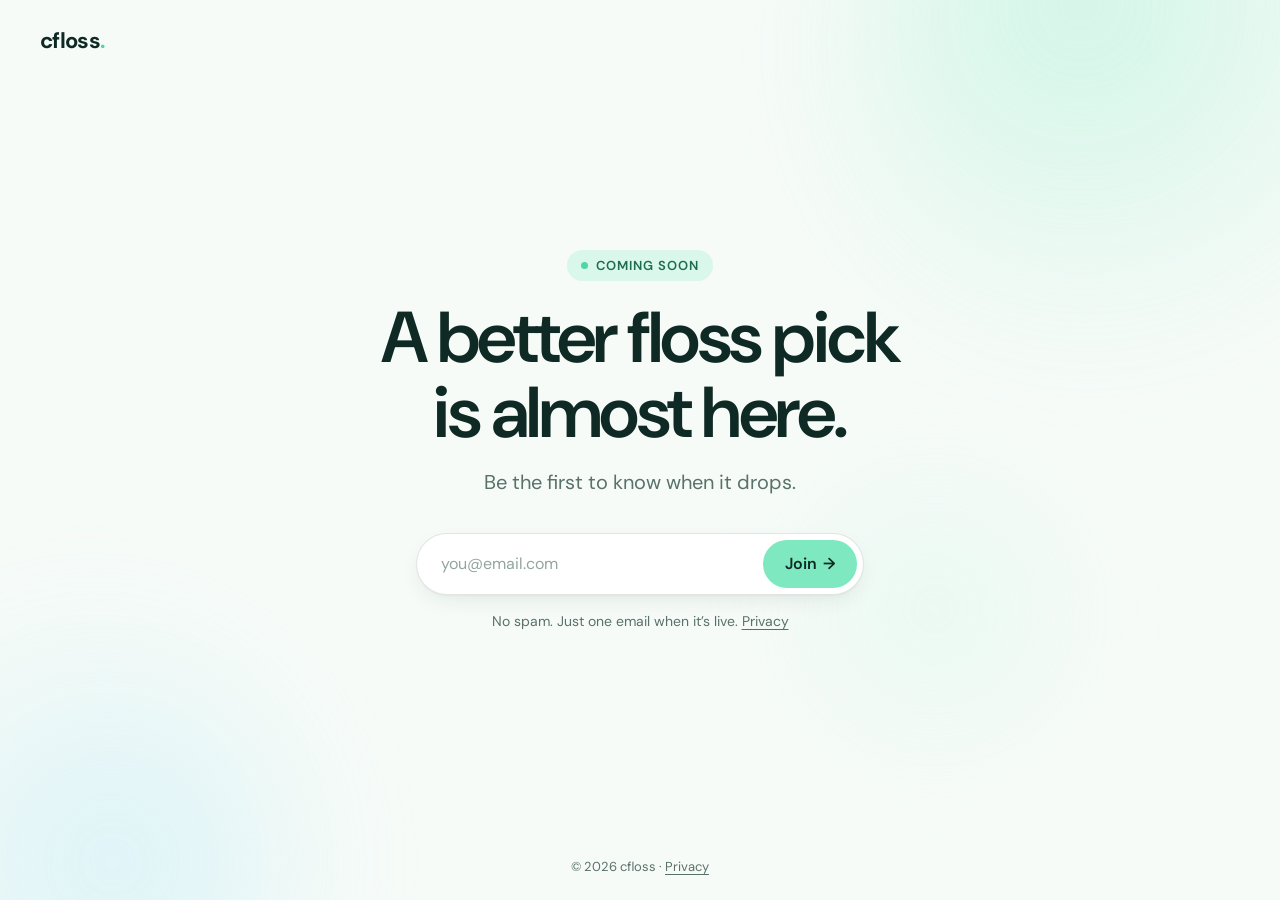
==== index.html @ ad528936 "Add cfloss.com waitlist page and privacy policy Single static page (HTML/CSS/JS, no build) with an e" ====
<!doctype html>
<html lang="en">
<head>
  <meta charset="utf-8">
  <meta name="viewport" content="width=device-width, initial-scale=1">
  <title>cfloss: a better floss pick is almost here</title>
  <meta name="description" content="A better floss pick is almost here. Join the waitlist to be the first to know when it drops.">
  <meta name="theme-color" content="#f6fbf8">
  <link rel="canonical" href="https://cfloss.com/">
  <link rel="icon" href="/favicon.svg" type="image/svg+xml">

  <meta property="og:type" content="website">
  <meta property="og:url" content="https://cfloss.com/">
  <meta property="og:title" content="cfloss: a better floss pick is almost here">
  <meta property="og:description" content="Be the first to know when it drops.">
  <meta name="twitter:card" content="summary">

  <link rel="preconnect" href="https://fonts.googleapis.com">
  <link rel="preconnect" href="https://fonts.gstatic.com" crossorigin>
  <link rel="stylesheet" href="https://fonts.googleapis.com/css2?family=DM+Sans:opsz,wght@9..40,400;9..40,500;9..40,600;9..40,700&display=swap">
  <link rel="stylesheet" href="/styles.css">
  <script src="/script.js" defer></script>
</head>
<body>
  <div class="backdrop" aria-hidden="true">
    <span class="blob blob-1"></span>
    <span class="blob blob-2"></span>
    <span class="blob blob-3"></span>
  </div>

  <header class="site-header">
    <a class="wordmark" href="/">cfloss<span class="dot">.</span></a>
  </header>

  <main class="hero">
    <p class="eyebrow">Coming soon</p>
    <h1>A better floss pick is almost&nbsp;here.</h1>
    <p class="lede">Be the first to know when it drops.</p>

    <!-- Posts straight to the Google Form. script.js submits it in the background;
         without JS it still works and opens Google's confirmation in a new tab. -->
    <form class="signup" id="signup"
          action="https://docs.google.com/forms/d/e/1FAIpQLScYllanWckgM9KM1eDlfgDfEXJFy0kvAJVUbbHLtrICu1BFJQ/formResponse"
          method="POST" target="_blank">
      <label class="visually-hidden" for="email">Email address</label>
      <input id="email" name="entry.353446030" type="email" required
             autocomplete="email" inputmode="email" spellcheck="false"
             placeholder="you@email.com">
      <button type="submit">
        <span class="label">Join</span>
        <span class="arrow" aria-hidden="true">→</span>
      </button>
    </form>

    <div class="status" id="status" role="status" aria-live="polite"></div>

    <p class="fine-print" id="fine-print">No spam. Just one email when it’s live. <a href="/privacy/">Privacy</a></p>
  </main>

  <footer class="site-footer">
    <p>© 2026 cfloss · <a href="/privacy/">Privacy</a></p>
  </footer>
</body>
</html>
---- styles.css ----
:root {
  --bg: #f6fbf8;
  --ink: #0f2a24;
  --muted: #5a716b;
  --mint: #7ee8c0;
  --mint-deep: #4fd6a5;
  --mint-ink: #1d6b52;
  --mint-wash: rgba(126, 232, 192, 0.24);
  --line: rgba(15, 42, 36, 0.12);
  --error: #b42318;
  --radius-pill: 999px;
  --font: "DM Sans", ui-sans-serif, system-ui, -apple-system, "Segoe UI", sans-serif;
}

*,
*::before,
*::after {
  box-sizing: border-box;
}

html {
  -webkit-text-size-adjust: 100%;
}

body {
  margin: 0;
  min-height: 100vh;
  min-height: 100dvh;
  display: grid;
  grid-template-rows: auto 1fr auto;
  background: var(--bg);
  color: var(--ink);
  font-family: var(--font);
  font-optical-sizing: auto;
  line-height: 1.5;
  -webkit-font-smoothing: antialiased;
  overflow-x: hidden;
}

::selection {
  background: var(--mint);
  color: var(--ink);
}

.visually-hidden {
  position: absolute;
  width: 1px;
  height: 1px;
  padding: 0;
  margin: -1px;
  overflow: hidden;
  clip: rect(0 0 0 0);
  white-space: nowrap;
  border: 0;
}

/* Soft background shapes */
.backdrop {
  position: fixed;
  inset: 0;
  z-index: -1;
  overflow: hidden;
  pointer-events: none;
}

.blob {
  position: absolute;
  border-radius: 50%;
  filter: blur(60px);
  opacity: 0.7;
  animation: drift 22s ease-in-out infinite alternate;
}

.blob-1 {
  width: 46vmax;
  height: 46vmax;
  top: -18vmax;
  right: -12vmax;
  background: radial-gradient(circle at 40% 40%, #bff3de, transparent 70%);
}

.blob-2 {
  width: 38vmax;
  height: 38vmax;
  bottom: -16vmax;
  left: -14vmax;
  background: radial-gradient(circle at 60% 50%, #cdeff7, transparent 70%);
  animation-duration: 28s;
  animation-delay: -6s;
}

.blob-3 {
  width: 22vmax;
  height: 22vmax;
  top: 52%;
  left: 62%;
  background: radial-gradient(circle, #d9f7ea, transparent 70%);
  animation-duration: 18s;
  animation-delay: -10s;
}

@keyframes drift {
  from { transform: translate3d(0, 0, 0) scale(1); }
  to { transform: translate3d(-3vmax, 2vmax, 0) scale(1.06); }
}

/* Header */
.site-header {
  padding: 1.5rem clamp(1.25rem, 4vw, 2.5rem);
}

.wordmark {
  font-size: 1.375rem;
  font-weight: 700;
  letter-spacing: -0.03em;
  color: var(--ink);
  text-decoration: none;
}

.wordmark .dot {
  color: var(--mint-deep);
}

/* Hero */
.hero {
  align-self: center;
  width: 100%;
  max-width: 42rem;
  margin: 0 auto;
  padding: 2rem clamp(1.25rem, 5vw, 2rem) 4rem;
  text-align: center;
}

.eyebrow {
  display: inline-flex;
  align-items: center;
  gap: 0.5rem;
  margin: 0;
  padding: 0.375rem 0.875rem;
  border-radius: var(--radius-pill);
  background: var(--mint-wash);
  color: var(--mint-ink);
  font-size: 0.8125rem;
  font-weight: 600;
  letter-spacing: 0.08em;
  text-transform: uppercase;
}

.eyebrow::before {
  content: "";
  width: 0.4375rem;
  height: 0.4375rem;
  border-radius: 50%;
  background: var(--mint-deep);
  animation: pulse 2.4s ease-in-out infinite;
}

@keyframes pulse {
  0%, 100% { box-shadow: 0 0 0 0 rgba(79, 214, 165, 0.55); }
  50% { box-shadow: 0 0 0 0.375rem rgba(79, 214, 165, 0); }
}

h1 {
  margin: 1.25rem 0 1rem;
  font-size: clamp(2.5rem, 7.5vw, 4.5rem);
  font-weight: 600;
  line-height: 1.04;
  letter-spacing: -0.035em;
  text-wrap: balance;
}

.lede {
  margin: 0 0 2.25rem;
  font-size: clamp(1.0625rem, 2.4vw, 1.25rem);
  color: var(--muted);
}

/* Sign-up */
.signup {
  display: flex;
  gap: 0.375rem;
  max-width: 28rem;
  margin: 0 auto;
  padding: 0.375rem;
  border: 1px solid var(--line);
  border-radius: var(--radius-pill);
  background: #fff;
  box-shadow:
    0 1px 2px rgba(15, 42, 36, 0.04),
    0 8px 24px -8px rgba(15, 42, 36, 0.12);
  transition: border-color 0.2s, box-shadow 0.2s;
}

.signup:focus-within {
  border-color: var(--mint-deep);
  box-shadow:
    0 0 0 4px var(--mint-wash),
    0 8px 24px -8px rgba(15, 42, 36, 0.12);
}

.signup input {
  flex: 1;
  min-width: 0;
  padding: 0.75rem 1.125rem;
  border: 0;
  background: transparent;
  color: var(--ink);
  font: inherit;
  font-size: 1rem;
}

.signup input::placeholder {
  color: #93a59f;
}

.signup input:focus {
  outline: none;
}

.signup button {
  display: inline-flex;
  align-items: center;
  justify-content: center;
  gap: 0.375rem;
  padding: 0 1.375rem;
  min-height: 3rem;
  border: 0;
  border-radius: var(--radius-pill);
  background: var(--mint);
  color: var(--ink);
  font: inherit;
  font-weight: 600;
  cursor: pointer;
  transition: background-color 0.2s, transform 0.15s;
}

.signup button:hover {
  background: var(--mint-deep);
}

.signup button:active {
  transform: scale(0.97);
}

.signup button:focus-visible {
  outline: 2px solid var(--ink);
  outline-offset: 2px;
}

.signup button .arrow {
  transition: transform 0.2s;
}

.signup button:hover .arrow {
  transform: translateX(3px);
}

.signup button:disabled {
  opacity: 0.7;
  cursor: progress;
}

.fine-print {
  margin: 1rem 0 0;
  font-size: 0.875rem;
  color: var(--muted);
}

.fine-print a,
.site-footer a {
  color: inherit;
  text-underline-offset: 0.2em;
}

.fine-print a:hover,
.site-footer a:hover {
  color: var(--ink);
}

/* Status: success / error */
.status:empty {
  display: none;
}

.status {
  max-width: 28rem;
  margin: 0 auto;
}

.status.is-error {
  margin-top: 0.875rem;
  font-size: 0.9375rem;
  color: var(--error);
}

.status.is-error a {
  color: inherit;
}

.status.is-success {
  display: flex;
  align-items: center;
  gap: 0.875rem;
  padding: 1rem 1.25rem;
  border: 1px solid var(--line);
  border-radius: 1.25rem;
  background: #fff;
  text-align: left;
  box-shadow: 0 8px 24px -8px rgba(15, 42, 36, 0.12);
  animation: rise 0.4s ease-out both;
}

.status .check {
  flex: none;
  display: grid;
  place-items: center;
  width: 2.5rem;
  height: 2.5rem;
  border-radius: 50%;
  background: var(--mint);
  font-weight: 700;
}

.status strong {
  display: block;
  font-weight: 600;
}

.status span {
  color: var(--muted);
  font-size: 0.9375rem;
}

/* Text pages (privacy) */
.doc {
  width: 100%;
  max-width: 40rem;
  margin: 0 auto;
  padding: 2rem clamp(1.25rem, 5vw, 2rem) 4rem;
}

.doc h1 {
  margin: 0 0 0.5rem;
  font-size: clamp(2.25rem, 6vw, 3rem);
}

.doc .updated {
  margin: 0 0 2rem;
  color: var(--muted);
  font-size: 0.9375rem;
}

.doc h2 {
  margin: 2.25rem 0 0.5rem;
  font-size: 1.25rem;
  font-weight: 600;
  letter-spacing: -0.015em;
}

.doc p,
.doc li {
  margin: 0 0 0.75rem;
  color: #2c4540;
}

.doc ul {
  margin: 0 0 0.75rem;
  padding-left: 1.25rem;
}

.doc a {
  color: var(--mint-ink);
  text-underline-offset: 0.2em;
}

.doc .back {
  margin-top: 3rem;
}

/* Footer */
.site-footer {
  padding: 1.5rem;
  text-align: center;
  font-size: 0.8125rem;
  color: var(--muted);
}

.site-footer p {
  margin: 0;
}

/* Entrance */
.hero > * {
  animation: rise 0.6s ease-out both;
}

.hero > :nth-child(2) { animation-delay: 0.08s; }
.hero > :nth-child(3) { animation-delay: 0.16s; }
.hero > :nth-child(n + 4) { animation-delay: 0.24s; }

@keyframes rise {
  from { opacity: 0; transform: translateY(8px); }
  to { opacity: 1; transform: none; }
}

/* Small phones: stack the field and button */
@media (max-width: 360px) {
  .signup {
    flex-direction: column;
    border-radius: 1.25rem;
  }

  .signup button {
    border-radius: 0.875rem;
  }
}

@media (prefers-reduced-motion: reduce) {
  *,
  *::before,
  *::after {
    animation: none !important;
    transition: none !important;
  }
}
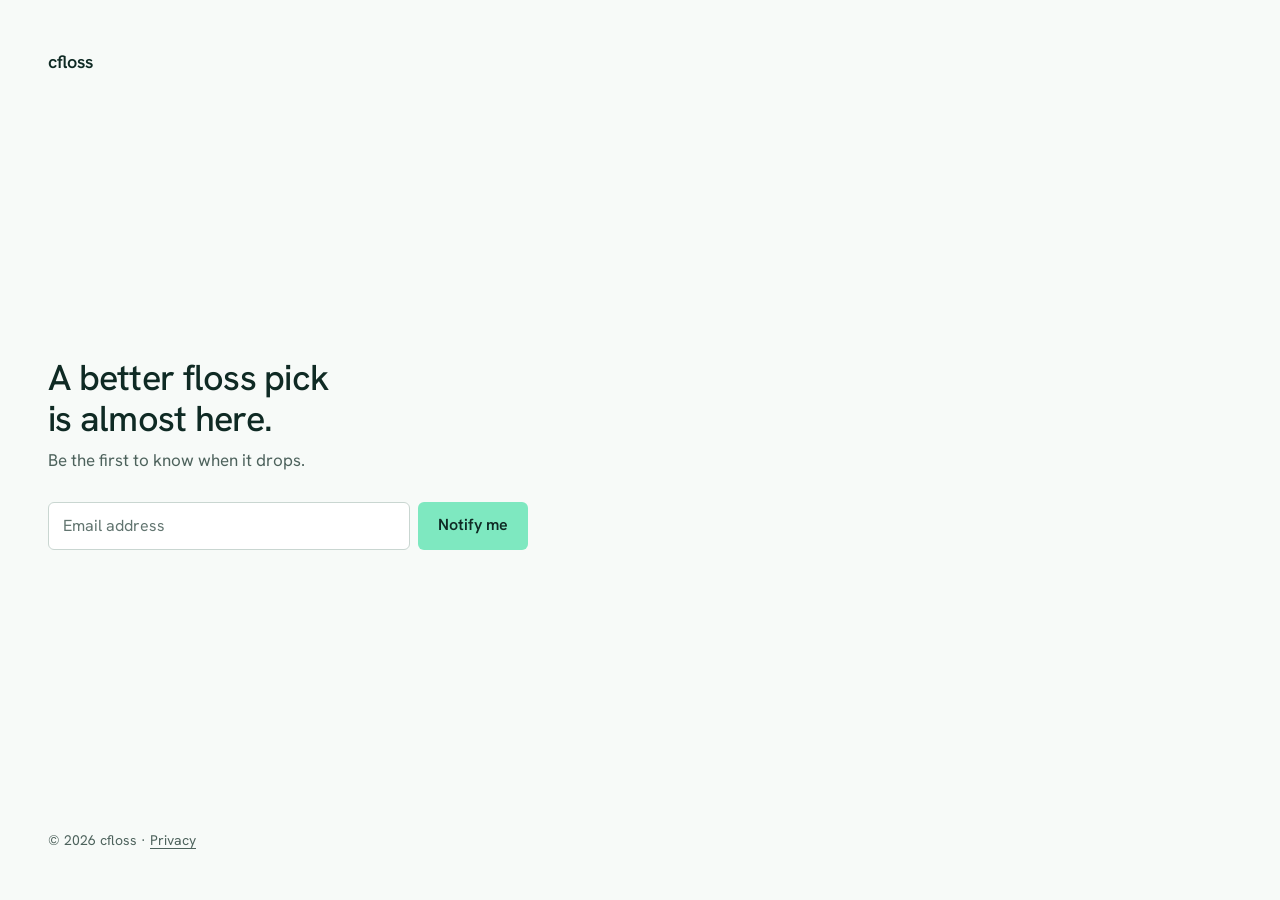
==== commit f72d94a9: "Simplify the waitlist page Strip the template look: no badge, background blobs, animations, shadows " ====
--- a/index.html
+++ b/index.html
@@ -4,8 +4,8 @@
   <meta charset="utf-8">
   <meta name="viewport" content="width=device-width, initial-scale=1">
   <title>cfloss: a better floss pick is almost here</title>
-  <meta name="description" content="A better floss pick is almost here. Join the waitlist to be the first to know when it drops.">
-  <meta name="theme-color" content="#f6fbf8">
+  <meta name="description" content="A better floss pick is almost here. Leave your email to hear when it drops.">
+  <meta name="theme-color" content="#f7faf8">
   <link rel="canonical" href="https://cfloss.com/">
   <link rel="icon" href="/favicon.svg" type="image/svg+xml">
 
@@ -15,26 +15,17 @@
   <meta property="og:description" content="Be the first to know when it drops.">
   <meta name="twitter:card" content="summary">
 
-  <link rel="preconnect" href="https://fonts.googleapis.com">
-  <link rel="preconnect" href="https://fonts.gstatic.com" crossorigin>
-  <link rel="stylesheet" href="https://fonts.googleapis.com/css2?family=DM+Sans:opsz,wght@9..40,400;9..40,500;9..40,600;9..40,700&display=swap">
+  <link rel="preload" href="/fonts/hanken-grotesk-latin.woff2" as="font" type="font/woff2" crossorigin>
   <link rel="stylesheet" href="/styles.css">
   <script src="/script.js" defer></script>
 </head>
 <body>
-  <div class="backdrop" aria-hidden="true">
-    <span class="blob blob-1"></span>
-    <span class="blob blob-2"></span>
-    <span class="blob blob-3"></span>
-  </div>
-
-  <header class="site-header">
-    <a class="wordmark" href="/">cfloss<span class="dot">.</span></a>
+  <header>
+    <a class="wordmark" href="/">cfloss</a>
   </header>
 
-  <main class="hero">
-    <p class="eyebrow">Coming soon</p>
-    <h1>A better floss pick is almost&nbsp;here.</h1>
+  <main class="waitlist">
+    <h1>A better floss pick is almost here.</h1>
     <p class="lede">Be the first to know when it drops.</p>
 
     <!-- Posts straight to the Google Form. script.js submits it in the background;
@@ -45,19 +36,14 @@
       <label class="visually-hidden" for="email">Email address</label>
       <input id="email" name="entry.353446030" type="email" required
              autocomplete="email" inputmode="email" spellcheck="false"
-             placeholder="you@email.com">
-      <button type="submit">
-        <span class="label">Join</span>
-        <span class="arrow" aria-hidden="true">→</span>
-      </button>
+             placeholder="Email address">
+      <button type="submit">Notify me</button>
     </form>
 
-    <div class="status" id="status" role="status" aria-live="polite"></div>
-
-    <p class="fine-print" id="fine-print">No spam. Just one email when it’s live. <a href="/privacy/">Privacy</a></p>
+    <p class="status" id="status" role="status" aria-live="polite"></p>
   </main>
 
-  <footer class="site-footer">
+  <footer>
     <p>© 2026 cfloss · <a href="/privacy/">Privacy</a></p>
   </footer>
 </body>
--- a/styles.css
+++ b/styles.css
@@ -1,15 +1,20 @@
+@font-face {
+  font-family: "Hanken Grotesk";
+  src: url("/fonts/hanken-grotesk-latin.woff2") format("woff2");
+  font-weight: 100 900;
+  font-style: normal;
+  font-display: swap;
+}
+
 :root {
-  --bg: #f6fbf8;
+  --bg: #f7faf8;
   --ink: #0f2a24;
-  --muted: #5a716b;
+  --muted: #4d625c;
+  --line: #c9d6d1;
   --mint: #7ee8c0;
-  --mint-deep: #4fd6a5;
-  --mint-ink: #1d6b52;
-  --mint-wash: rgba(126, 232, 192, 0.24);
-  --line: rgba(15, 42, 36, 0.12);
+  --mint-hover: #5fdcaa;
   --error: #b42318;
-  --radius-pill: 999px;
-  --font: "DM Sans", ui-sans-serif, system-ui, -apple-system, "Segoe UI", sans-serif;
+  --font: "Hanken Grotesk", ui-sans-serif, system-ui, sans-serif;
 }
 
 *,
@@ -26,20 +31,36 @@
   margin: 0;
   min-height: 100vh;
   min-height: 100dvh;
-  display: grid;
-  grid-template-rows: auto 1fr auto;
+  display: flex;
+  flex-direction: column;
+  padding: clamp(1.5rem, 5vw, 3rem);
   background: var(--bg);
   color: var(--ink);
   font-family: var(--font);
-  font-optical-sizing: auto;
-  line-height: 1.5;
+  font-size: 1.0625rem;
+  line-height: 1.55;
+  caret-color: var(--ink);
   -webkit-font-smoothing: antialiased;
-  overflow-x: hidden;
 }
 
 ::selection {
   background: var(--mint);
   color: var(--ink);
+}
+
+a {
+  color: inherit;
+  text-underline-offset: 0.2em;
+  text-decoration-thickness: 1px;
+}
+
+a:hover {
+  text-decoration-thickness: 2px;
+}
+
+:focus-visible {
+  outline: 2px solid var(--ink);
+  outline-offset: 3px;
 }
 
 .visually-hidden {
@@ -54,294 +75,121 @@
   border: 0;
 }
 
-/* Soft background shapes */
-.backdrop {
-  position: fixed;
-  inset: 0;
-  z-index: -1;
-  overflow: hidden;
-  pointer-events: none;
-}
-
-.blob {
-  position: absolute;
-  border-radius: 50%;
-  filter: blur(60px);
-  opacity: 0.7;
-  animation: drift 22s ease-in-out infinite alternate;
-}
-
-.blob-1 {
-  width: 46vmax;
-  height: 46vmax;
-  top: -18vmax;
-  right: -12vmax;
-  background: radial-gradient(circle at 40% 40%, #bff3de, transparent 70%);
-}
-
-.blob-2 {
-  width: 38vmax;
-  height: 38vmax;
-  bottom: -16vmax;
-  left: -14vmax;
-  background: radial-gradient(circle at 60% 50%, #cdeff7, transparent 70%);
-  animation-duration: 28s;
-  animation-delay: -6s;
-}
-
-.blob-3 {
-  width: 22vmax;
-  height: 22vmax;
-  top: 52%;
-  left: 62%;
-  background: radial-gradient(circle, #d9f7ea, transparent 70%);
-  animation-duration: 18s;
-  animation-delay: -10s;
-}
-
-@keyframes drift {
-  from { transform: translate3d(0, 0, 0) scale(1); }
-  to { transform: translate3d(-3vmax, 2vmax, 0) scale(1.06); }
-}
-
-/* Header */
-.site-header {
-  padding: 1.5rem clamp(1.25rem, 4vw, 2.5rem);
-}
-
 .wordmark {
-  font-size: 1.375rem;
-  font-weight: 700;
-  letter-spacing: -0.03em;
-  color: var(--ink);
+  font-weight: 600;
+  font-size: 1.125rem;
   text-decoration: none;
 }
 
-.wordmark .dot {
-  color: var(--mint-deep);
-}
-
-/* Hero */
-.hero {
-  align-self: center;
+/* Waitlist */
+.waitlist {
+  flex: 1;
+  display: flex;
+  flex-direction: column;
+  justify-content: center;
   width: 100%;
-  max-width: 42rem;
-  margin: 0 auto;
-  padding: 2rem clamp(1.25rem, 5vw, 2rem) 4rem;
-  text-align: center;
-}
-
-.eyebrow {
-  display: inline-flex;
-  align-items: center;
-  gap: 0.5rem;
-  margin: 0;
-  padding: 0.375rem 0.875rem;
-  border-radius: var(--radius-pill);
-  background: var(--mint-wash);
-  color: var(--mint-ink);
-  font-size: 0.8125rem;
-  font-weight: 600;
-  letter-spacing: 0.08em;
-  text-transform: uppercase;
-}
-
-.eyebrow::before {
-  content: "";
-  width: 0.4375rem;
-  height: 0.4375rem;
-  border-radius: 50%;
-  background: var(--mint-deep);
-  animation: pulse 2.4s ease-in-out infinite;
-}
-
-@keyframes pulse {
-  0%, 100% { box-shadow: 0 0 0 0 rgba(79, 214, 165, 0.55); }
-  50% { box-shadow: 0 0 0 0.375rem rgba(79, 214, 165, 0); }
+  max-width: 30rem;
+  padding: 4rem 0;
 }
 
 h1 {
-  margin: 1.25rem 0 1rem;
-  font-size: clamp(2.5rem, 7.5vw, 4.5rem);
-  font-weight: 600;
-  line-height: 1.04;
-  letter-spacing: -0.035em;
+  margin: 0 0 0.5rem;
+  font-size: clamp(1.75rem, 4.5vw, 2.25rem);
+  font-weight: 500;
+  line-height: 1.15;
+  letter-spacing: -0.02em;
   text-wrap: balance;
 }
 
 .lede {
-  margin: 0 0 2.25rem;
-  font-size: clamp(1.0625rem, 2.4vw, 1.25rem);
+  margin: 0 0 1.75rem;
   color: var(--muted);
 }
 
-/* Sign-up */
 .signup {
   display: flex;
-  gap: 0.375rem;
-  max-width: 28rem;
-  margin: 0 auto;
-  padding: 0.375rem;
+  flex-wrap: wrap;
+  gap: 0.5rem;
+}
+
+.signup input {
+  flex: 1 1 14rem;
+  min-width: 0;
+  height: 3rem;
+  padding: 0 0.875rem;
   border: 1px solid var(--line);
-  border-radius: var(--radius-pill);
+  border-radius: 6px;
   background: #fff;
-  box-shadow:
-    0 1px 2px rgba(15, 42, 36, 0.04),
-    0 8px 24px -8px rgba(15, 42, 36, 0.12);
-  transition: border-color 0.2s, box-shadow 0.2s;
-}
-
-.signup:focus-within {
-  border-color: var(--mint-deep);
-  box-shadow:
-    0 0 0 4px var(--mint-wash),
-    0 8px 24px -8px rgba(15, 42, 36, 0.12);
-}
-
-.signup input {
-  flex: 1;
-  min-width: 0;
-  padding: 0.75rem 1.125rem;
-  border: 0;
-  background: transparent;
   color: var(--ink);
   font: inherit;
   font-size: 1rem;
 }
 
 .signup input::placeholder {
-  color: #93a59f;
+  color: #627570;
+}
+
+.signup input:hover {
+  border-color: #a9bbb5;
 }
 
 .signup input:focus {
   outline: none;
+  border-color: var(--ink);
+  box-shadow: inset 0 0 0 1px var(--ink);
 }
 
 .signup button {
-  display: inline-flex;
-  align-items: center;
-  justify-content: center;
-  gap: 0.375rem;
-  padding: 0 1.375rem;
-  min-height: 3rem;
+  flex: none;
+  height: 3rem;
+  padding: 0 1.25rem;
   border: 0;
-  border-radius: var(--radius-pill);
+  border-radius: 6px;
   background: var(--mint);
   color: var(--ink);
   font: inherit;
+  font-size: 1rem;
   font-weight: 600;
   cursor: pointer;
-  transition: background-color 0.2s, transform 0.15s;
+  transition: background-color 0.15s;
 }
 
 .signup button:hover {
-  background: var(--mint-deep);
-}
-
-.signup button:active {
-  transform: scale(0.97);
-}
-
-.signup button:focus-visible {
-  outline: 2px solid var(--ink);
-  outline-offset: 2px;
-}
-
-.signup button .arrow {
-  transition: transform 0.2s;
-}
-
-.signup button:hover .arrow {
-  transform: translateX(3px);
+  background: var(--mint-hover);
 }
 
 .signup button:disabled {
-  opacity: 0.7;
+  opacity: 0.6;
   cursor: progress;
 }
 
-.fine-print {
-  margin: 1rem 0 0;
-  font-size: 0.875rem;
-  color: var(--muted);
-}
-
-.fine-print a,
-.site-footer a {
-  color: inherit;
-  text-underline-offset: 0.2em;
-}
-
-.fine-print a:hover,
-.site-footer a:hover {
-  color: var(--ink);
-}
-
-/* Status: success / error */
+.status {
+  margin: 0;
+}
+
 .status:empty {
   display: none;
 }
 
-.status {
-  max-width: 28rem;
-  margin: 0 auto;
+.status.is-success {
+  font-weight: 500;
 }
 
 .status.is-error {
-  margin-top: 0.875rem;
+  margin-top: 0.75rem;
+  color: var(--error);
   font-size: 0.9375rem;
-  color: var(--error);
-}
-
-.status.is-error a {
-  color: inherit;
-}
-
-.status.is-success {
-  display: flex;
-  align-items: center;
-  gap: 0.875rem;
-  padding: 1rem 1.25rem;
-  border: 1px solid var(--line);
-  border-radius: 1.25rem;
-  background: #fff;
-  text-align: left;
-  box-shadow: 0 8px 24px -8px rgba(15, 42, 36, 0.12);
-  animation: rise 0.4s ease-out both;
-}
-
-.status .check {
-  flex: none;
-  display: grid;
-  place-items: center;
-  width: 2.5rem;
-  height: 2.5rem;
-  border-radius: 50%;
-  background: var(--mint);
-  font-weight: 700;
-}
-
-.status strong {
-  display: block;
-  font-weight: 600;
-}
-
-.status span {
-  color: var(--muted);
-  font-size: 0.9375rem;
-}
-
-/* Text pages (privacy) */
+}
+
+/* Privacy */
 .doc {
   width: 100%;
-  max-width: 40rem;
-  margin: 0 auto;
-  padding: 2rem clamp(1.25rem, 5vw, 2rem) 4rem;
+  max-width: 38rem;
+  padding: 3rem 0 4rem;
 }
 
 .doc h1 {
-  margin: 0 0 0.5rem;
-  font-size: clamp(2.25rem, 6vw, 3rem);
+  margin-bottom: 0.25rem;
 }
 
 .doc .updated {
@@ -351,16 +199,14 @@
 }
 
 .doc h2 {
-  margin: 2.25rem 0 0.5rem;
-  font-size: 1.25rem;
+  margin: 2rem 0 0.375rem;
+  font-size: 1.0625rem;
   font-weight: 600;
-  letter-spacing: -0.015em;
 }
 
 .doc p,
 .doc li {
   margin: 0 0 0.75rem;
-  color: #2c4540;
 }
 
 .doc ul {
@@ -368,58 +214,11 @@
   padding-left: 1.25rem;
 }
 
-.doc a {
-  color: var(--mint-ink);
-  text-underline-offset: 0.2em;
-}
-
-.doc .back {
-  margin-top: 3rem;
-}
-
-/* Footer */
-.site-footer {
-  padding: 1.5rem;
-  text-align: center;
-  font-size: 0.8125rem;
+footer {
+  font-size: 0.875rem;
   color: var(--muted);
 }
 
-.site-footer p {
+footer p {
   margin: 0;
 }
-
-/* Entrance */
-.hero > * {
-  animation: rise 0.6s ease-out both;
-}
-
-.hero > :nth-child(2) { animation-delay: 0.08s; }
-.hero > :nth-child(3) { animation-delay: 0.16s; }
-.hero > :nth-child(n + 4) { animation-delay: 0.24s; }
-
-@keyframes rise {
-  from { opacity: 0; transform: translateY(8px); }
-  to { opacity: 1; transform: none; }
-}
-
-/* Small phones: stack the field and button */
-@media (max-width: 360px) {
-  .signup {
-    flex-direction: column;
-    border-radius: 1.25rem;
-  }
-
-  .signup button {
-    border-radius: 0.875rem;
-  }
-}
-
-@media (prefers-reduced-motion: reduce) {
-  *,
-  *::before,
-  *::after {
-    animation: none !important;
-    transition: none !important;
-  }
-}
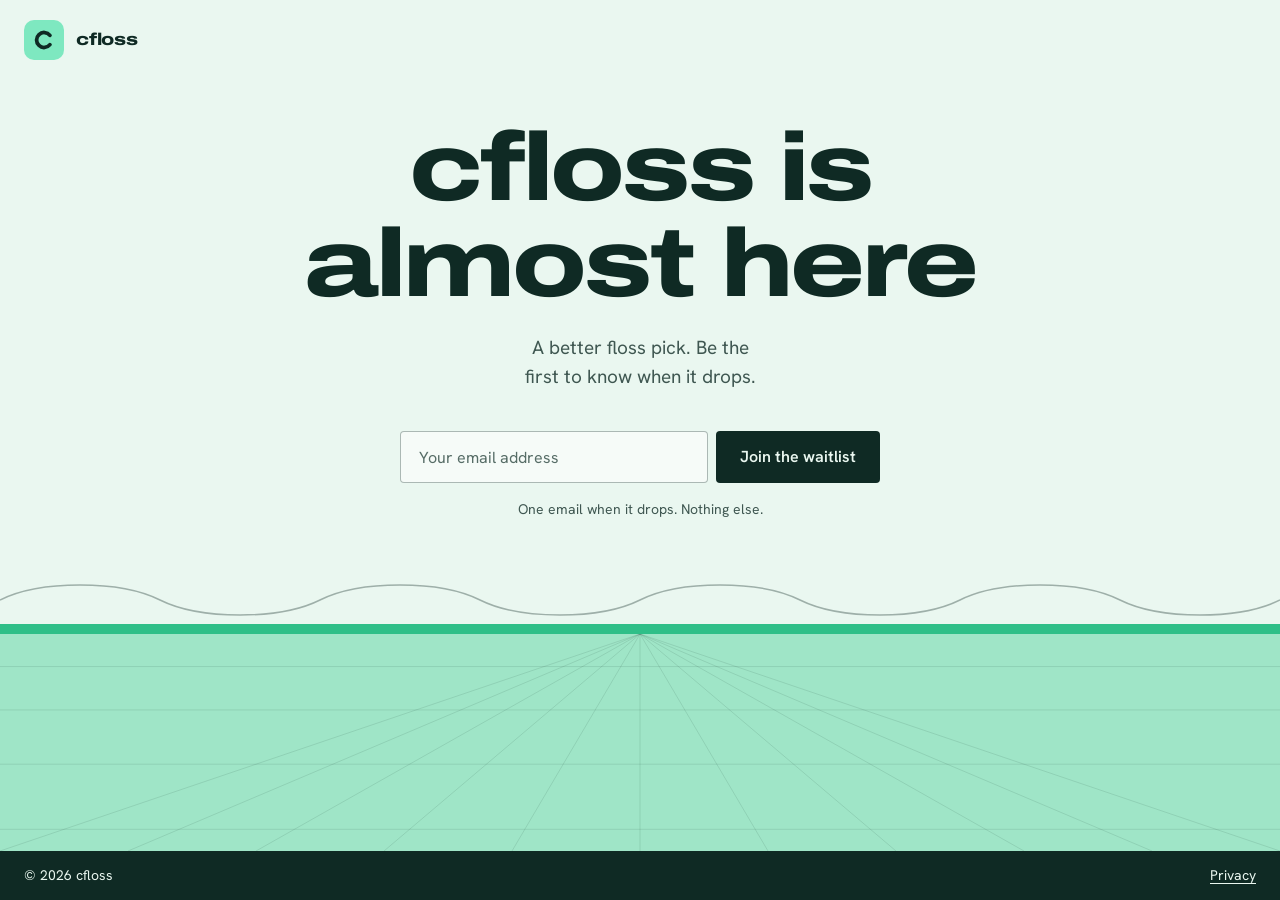
==== commit e2cf0cf0: "Redesign waitlist page from the waitlist-page skill Big expanded headline, one email form, a floss-s" ====
--- a/index.html
+++ b/index.html
@@ -3,48 +3,462 @@
 <head>
   <meta charset="utf-8">
   <meta name="viewport" content="width=device-width, initial-scale=1">
-  <title>cfloss: a better floss pick is almost here</title>
-  <meta name="description" content="A better floss pick is almost here. Leave your email to hear when it drops.">
-  <meta name="theme-color" content="#f7faf8">
+  <title>cfloss — Coming Soon</title>
+  <meta name="description" content="cfloss is almost here. A better floss pick. Join the waitlist to hear when it drops.">
+  <meta name="theme-color" content="#EAF7F0">
   <link rel="canonical" href="https://cfloss.com/">
-  <link rel="icon" href="/favicon.svg" type="image/svg+xml">
+  <link rel="icon" href="/favicon.svg?v=3" type="image/svg+xml">
 
   <meta property="og:type" content="website">
   <meta property="og:url" content="https://cfloss.com/">
-  <meta property="og:title" content="cfloss: a better floss pick is almost here">
-  <meta property="og:description" content="Be the first to know when it drops.">
+  <meta property="og:title" content="cfloss is almost here">
+  <meta property="og:description" content="A better floss pick. Be the first to know when it drops.">
   <meta name="twitter:card" content="summary">
 
+  <link rel="preload" href="/fonts/archivo-expanded-800-latin.woff2" as="font" type="font/woff2" crossorigin>
   <link rel="preload" href="/fonts/hanken-grotesk-latin.woff2" as="font" type="font/woff2" crossorigin>
-  <link rel="stylesheet" href="/styles.css">
-  <script src="/script.js" defer></script>
+
+  <!-- Styles are inline on purpose: a cached stylesheet can't mismatch this HTML. -->
+  <style>
+    @font-face {
+      font-family: "Archivo Expanded";
+      src: url("/fonts/archivo-expanded-800-latin.woff2") format("woff2");
+      font-weight: 800;
+      font-display: swap;
+    }
+
+    @font-face {
+      font-family: "Hanken Grotesk";
+      src: url("/fonts/hanken-grotesk-latin.woff2") format("woff2");
+      font-weight: 100 900;
+      font-display: swap;
+    }
+
+    :root {
+      --bg: #EAF7F0;
+      --fg: #0F2A24;
+      --muted: #3F5751;
+      --mint: #7EE8C0;
+      --deco: #9FE5C7;
+      --deco-stripe: #2FBF88;
+      --deco-stroke: rgba(15, 42, 36, 0.14);
+      --input-border: rgba(15, 42, 36, 0.32);
+      --success: #1D6B52;
+      --error: #B42318;
+      --font-display: "Archivo Expanded", "Arial Black", sans-serif;
+      --font-body: "Hanken Grotesk", ui-sans-serif, system-ui, sans-serif;
+    }
+
+    *,
+    *::before,
+    *::after {
+      box-sizing: border-box;
+      margin: 0;
+      padding: 0;
+    }
+
+    html {
+      -webkit-text-size-adjust: 100%;
+    }
+
+    [hidden] {
+      display: none !important;
+    }
+
+    body {
+      display: flex;
+      flex-direction: column;
+      min-height: 100vh;
+      min-height: 100svh;
+      overflow-x: hidden;
+      background: var(--bg);
+      color: var(--fg);
+      font-family: var(--font-body);
+      line-height: 1.5;
+      caret-color: var(--fg);
+      -webkit-font-smoothing: antialiased;
+    }
+
+    ::selection {
+      background: var(--mint);
+      color: var(--fg);
+    }
+
+    a {
+      color: inherit;
+      text-underline-offset: 0.2em;
+    }
+
+    .visually-hidden {
+      position: absolute;
+      width: 1px;
+      height: 1px;
+      overflow: hidden;
+      clip: rect(0 0 0 0);
+      white-space: nowrap;
+    }
+
+    /* Logo */
+    .logo {
+      position: absolute;
+      top: 20px;
+      left: 24px;
+      z-index: 10;
+      display: flex;
+      align-items: center;
+      gap: 12px;
+      color: var(--fg);
+      text-decoration: none;
+    }
+
+    .logo svg {
+      width: 40px;
+      height: 40px;
+      flex: none;
+    }
+
+    .logo-name {
+      font-family: var(--font-display);
+      font-weight: 800;
+      font-size: 17px;
+      letter-spacing: -0.01em;
+    }
+
+    .logo:focus-visible {
+      outline: 2px solid var(--fg);
+      outline-offset: 4px;
+      border-radius: 6px;
+    }
+
+    /* Hero */
+    .upper {
+      position: relative;
+      z-index: 2;
+      display: flex;
+      flex-direction: column;
+      align-items: center;
+      padding: 120px 24px 56px;
+      text-align: center;
+    }
+
+    .headline {
+      max-width: 14ch;
+      margin-bottom: 22px;
+      font-family: var(--font-display);
+      font-weight: 800;
+      font-size: clamp(1.875rem, 11vw, 6rem);
+      line-height: 1;
+      letter-spacing: -0.03em;
+      text-wrap: balance;
+    }
+
+    .subtext {
+      max-width: 26rem;
+      text-wrap: balance;
+      margin-bottom: 40px;
+      font-size: clamp(1rem, 1.5vw, 1.1875rem);
+      color: var(--muted);
+    }
+
+    .form-row {
+      display: flex;
+      gap: 8px;
+      width: 100%;
+      max-width: 30rem;
+    }
+
+    .form-row input {
+      flex: 1;
+      min-width: 0;
+      height: 52px;
+      padding: 0 18px;
+      border: 1.5px solid var(--input-border);
+      border-radius: 4px;
+      background: rgba(255, 255, 255, 0.55);
+      color: var(--fg);
+      font: inherit;
+      font-size: 16px;
+      transition: border-color 0.2s;
+    }
+
+    .form-row input::placeholder {
+      color: #566c66;
+    }
+
+    .form-row input:hover {
+      border-color: rgba(15, 42, 36, 0.5);
+    }
+
+    .form-row input:focus {
+      border-color: var(--fg);
+      outline: 2px solid var(--fg);
+      outline-offset: 2px;
+    }
+
+    .form-row button {
+      flex: none;
+      height: 52px;
+      padding: 0 24px;
+      border: 0;
+      border-radius: 4px;
+      background: var(--fg);
+      color: var(--bg);
+      font: inherit;
+      font-size: 16px;
+      font-weight: 600;
+      white-space: nowrap;
+      cursor: pointer;
+      transition: background-color 0.15s, transform 0.1s;
+    }
+
+    .form-row button:hover {
+      background: #1d4a40;
+    }
+
+    .form-row button:active {
+      transform: scale(0.98);
+    }
+
+    .form-row button:focus-visible {
+      outline: 2px solid var(--fg);
+      outline-offset: 2px;
+    }
+
+    .form-row button:disabled {
+      opacity: 0.7;
+      cursor: progress;
+    }
+
+    .note {
+      margin-top: 16px;
+      font-size: 14px;
+      color: var(--muted);
+    }
+
+    .status:empty {
+      display: none;
+    }
+
+    .status {
+      font-size: 17px;
+      font-weight: 600;
+      color: var(--success);
+    }
+
+    .status.is-error {
+      margin-top: 14px;
+      font-size: 15px;
+      font-weight: 500;
+      color: var(--error);
+    }
+
+    /* Decorative band */
+    .deco-section {
+      flex: 1;
+      display: flex;
+      flex-direction: column;
+      min-height: 26vh;
+      overflow: hidden;
+    }
+
+    .strand {
+      display: block;
+      width: 100%;
+      height: 48px;
+      flex: none;
+    }
+
+    .stripe {
+      height: 10px;
+      flex: none;
+      background: var(--deco-stripe);
+    }
+
+    .grid-floor {
+      position: relative;
+      flex: 1;
+      min-height: 80px;
+      background: var(--deco);
+    }
+
+    .grid-floor svg {
+      position: absolute;
+      inset: 0;
+      width: 100%;
+      height: 100%;
+    }
+
+    /* Footer bar */
+    .bar {
+      flex: none;
+      display: flex;
+      justify-content: space-between;
+      align-items: center;
+      gap: 16px;
+      padding: 14px 24px;
+      background: var(--fg);
+      color: var(--bg);
+      font-size: 14px;
+    }
+
+    .bar a:focus-visible {
+      outline: 2px solid var(--mint);
+      outline-offset: 3px;
+    }
+
+    @media (max-width: 600px) {
+      .logo {
+        top: 16px;
+        left: 16px;
+        gap: 10px;
+      }
+
+      .logo svg {
+        width: 34px;
+        height: 34px;
+      }
+
+      .logo-name {
+        font-size: 15px;
+      }
+
+      .bar {
+        padding: 14px 16px;
+      }
+
+      .upper {
+        padding: 104px 16px 44px;
+      }
+
+      .form-row {
+        flex-direction: column;
+      }
+
+      .form-row input {
+        flex: none;
+        width: 100%;
+      }
+
+      .form-row button {
+        width: 100%;
+      }
+    }
+
+    @media (prefers-reduced-motion: reduce) {
+      .form-row button {
+        transition: none;
+      }
+    }
+  </style>
 </head>
 <body>
-  <header>
-    <a class="wordmark" href="/">cfloss</a>
-  </header>
-
-  <main class="waitlist">
-    <h1>A better floss pick is almost here.</h1>
-    <p class="lede">Be the first to know when it drops.</p>
-
-    <!-- Posts straight to the Google Form. script.js submits it in the background;
+  <a class="logo" href="/" aria-label="cfloss home">
+    <svg viewBox="0 0 64 64" aria-hidden="true">
+      <rect width="64" height="64" rx="16" fill="#7EE8C0"/>
+      <path d="M41.5 24.5a12 12 0 1 0 0 15" fill="none" stroke="#0F2A24" stroke-width="6" stroke-linecap="round"/>
+    </svg>
+    <span class="logo-name">cfloss</span>
+  </a>
+
+  <main class="upper">
+    <h1 class="headline">cfloss is almost here</h1>
+    <p class="subtext">A better floss pick. Be the first to know when it drops.</p>
+
+    <!-- Posts straight to the Google Form. The script below submits it in the background;
          without JS it still works and opens Google's confirmation in a new tab. -->
-    <form class="signup" id="signup"
+    <form class="form-row" id="waitlist-form"
           action="https://docs.google.com/forms/d/e/1FAIpQLScYllanWckgM9KM1eDlfgDfEXJFy0kvAJVUbbHLtrICu1BFJQ/formResponse"
           method="POST" target="_blank">
       <label class="visually-hidden" for="email">Email address</label>
       <input id="email" name="entry.353446030" type="email" required
              autocomplete="email" inputmode="email" spellcheck="false"
-             placeholder="Email address">
-      <button type="submit">Notify me</button>
+             placeholder="Your email address">
+      <button type="submit">Join the waitlist</button>
     </form>
+    <p class="note" id="note">One email when it drops. Nothing else.</p>
 
     <p class="status" id="status" role="status" aria-live="polite"></p>
   </main>
 
-  <footer>
-    <p>© 2026 cfloss · <a href="/privacy/">Privacy</a></p>
+  <div class="deco-section" aria-hidden="true">
+    <svg class="strand" viewBox="0 0 1440 48" preserveAspectRatio="none">
+      <path d="M0 24 C45 4 135 4 180 24 S315 44 360 24 S495 4 540 24 S675 44 720 24 S855 4 900 24 S1035 44 1080 24 S1215 4 1260 24 S1395 44 1440 24"
+            fill="none" stroke="#0F2A24" stroke-opacity="0.35" stroke-width="1.5" vector-effect="non-scaling-stroke"/>
+    </svg>
+
+    <div class="stripe"></div>
+
+    <div class="grid-floor">
+      <svg viewBox="0 0 1280 400" preserveAspectRatio="none">
+        <g stroke="rgba(15, 42, 36, 0.14)" stroke-width="1" fill="none" vector-effect="non-scaling-stroke">
+          <line x1="640" y1="0" x2="0" y2="400"/>
+          <line x1="640" y1="0" x2="128" y2="400"/>
+          <line x1="640" y1="0" x2="256" y2="400"/>
+          <line x1="640" y1="0" x2="384" y2="400"/>
+          <line x1="640" y1="0" x2="512" y2="400"/>
+          <line x1="640" y1="0" x2="640" y2="400"/>
+          <line x1="640" y1="0" x2="768" y2="400"/>
+          <line x1="640" y1="0" x2="896" y2="400"/>
+          <line x1="640" y1="0" x2="1024" y2="400"/>
+          <line x1="640" y1="0" x2="1152" y2="400"/>
+          <line x1="640" y1="0" x2="1280" y2="400"/>
+          <line x1="0" y1="60" x2="1280" y2="60"/>
+          <line x1="0" y1="140" x2="1280" y2="140"/>
+          <line x1="0" y1="240" x2="1280" y2="240"/>
+          <line x1="0" y1="360" x2="1280" y2="360"/>
+        </g>
+      </svg>
+    </div>
+  </div>
+
+  <footer class="bar">
+    <span>© 2026 cfloss</span>
+    <a href="/privacy/">Privacy</a>
   </footer>
+
+  <script>
+    // Submits the form to Google Forms in the background. Google sends no CORS
+    // headers, so the request is "no-cors": we know it was sent, not Google's reply.
+    (function () {
+      var form = document.getElementById("waitlist-form");
+      var note = document.getElementById("note");
+      var status = document.getElementById("status");
+      var button = form.querySelector("button");
+      var FORM_LINK = "https://docs.google.com/forms/d/e/1FAIpQLScYllanWckgM9KM1eDlfgDfEXJFy0kvAJVUbbHLtrICu1BFJQ/viewform";
+
+      form.addEventListener("submit", function (event) {
+        event.preventDefault();
+        if (!form.checkValidity()) {
+          form.reportValidity();
+          return;
+        }
+
+        button.disabled = true;
+        button.textContent = "Joining…";
+        status.className = "status";
+        status.textContent = "";
+
+        fetch(form.action, {
+          method: "POST",
+          mode: "no-cors",
+          body: new URLSearchParams(new FormData(form))
+        }).then(function () {
+          form.hidden = true;
+          note.hidden = true;
+          status.textContent = "You’re on the list. We’ll email you when cfloss drops.";
+        }).catch(function () {
+          var link = document.createElement("a");
+          link.href = FORM_LINK;
+          link.target = "_blank";
+          link.rel = "noopener";
+          link.textContent = "sign up here";
+          status.className = "status is-error";
+          status.replaceChildren("That didn’t go through. Try again, or ", link, ".");
+          button.disabled = false;
+          button.textContent = "Join the waitlist";
+        });
+      });
+    })();
+  </script>
 </body>
 </html>
